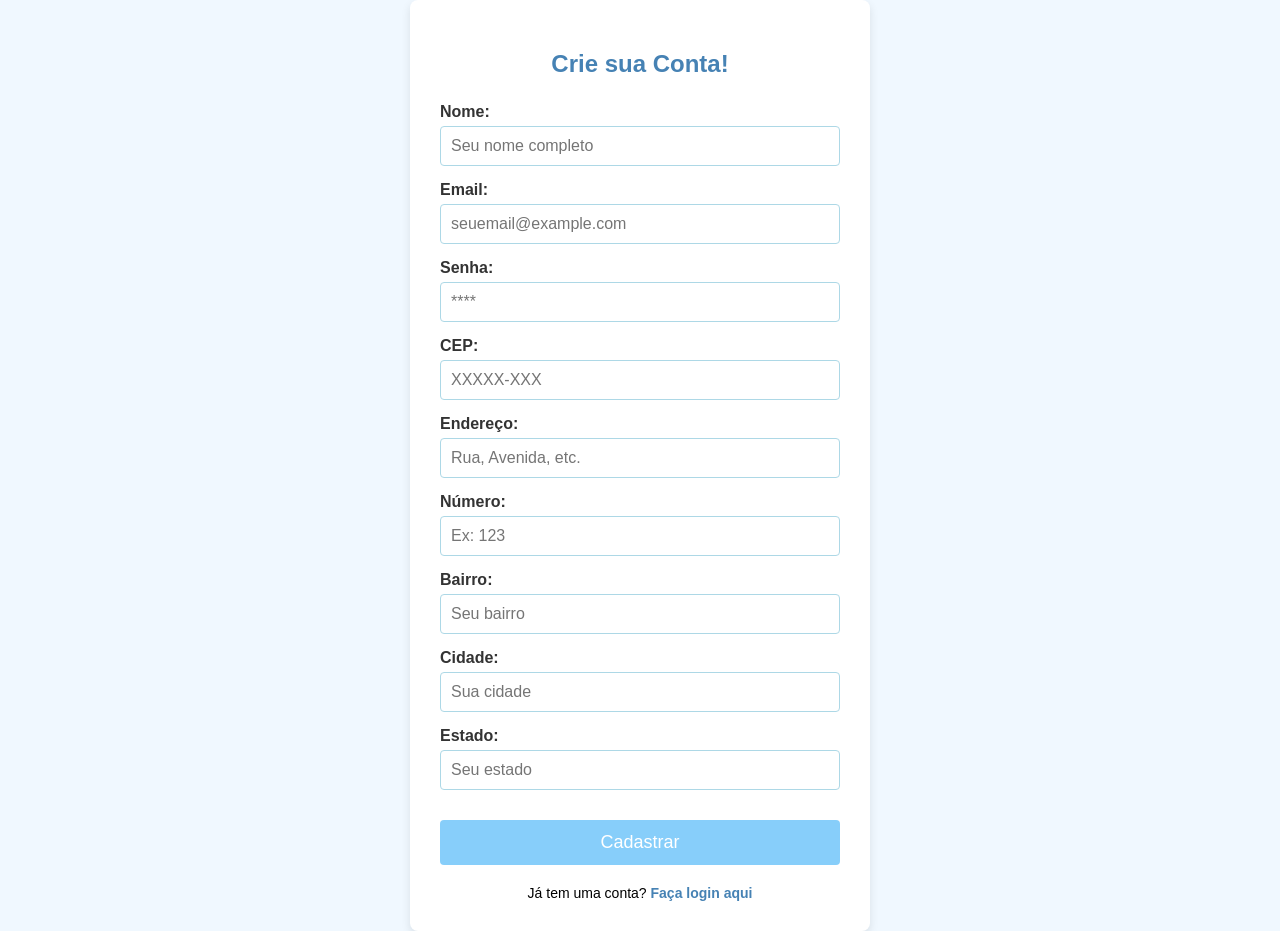
==== Aula4/index.html @ 7663f556 "reorganização" ====
<!DOCTYPE html>
<html lang="pt-BR">
<head>
    <meta charset="UTF-8">
    <meta name="viewport" content="width=device-width, initial-scale=1.0">
    <title>Cadastro</title>
    <style>
        body {
            font-family: Arial, sans-serif;
            background-color: #f0f8ff; /* Light blue */
            display: flex;
            justify-content: center;
            align-items: center;
            min-height: 100vh;
            margin: 0;
        }
        .register-container {
            background-color: #ffffff; /* White */
            padding: 30px;
            border-radius: 8px;
            box-shadow: 0 4px 10px rgba(0, 0, 0, 0.1);
            width: 400px;
            text-align: center;
        }
        .register-container h2 {
            color: #4682b4; /* Steel blue for heading */
            margin-bottom: 25px;
        }
        .form-group {
            margin-bottom: 15px;
            text-align: left;
        }
        .form-group label {
            display: block;
            margin-bottom: 5px;
            color: #333;
            font-weight: bold;
        }
        .form-group input[type="text"],
        .form-group input[type="email"],
        .form-group input[type="password"] {
            width: 100%;
            padding: 10px;
            border: 1px solid #add8e6; /* Light blue border */
            border-radius: 4px;
            box-sizing: border-box;
            font-size: 16px;
        }
        .form-group input[type="text"]:focus,
        .form-group input[type="email"]:focus,
        .form-group input[type="password"]:focus {
            outline: none;
            border-color: #4682b4; /* Darker blue on focus */
            box-shadow: 0 0 5px rgba(70, 130, 180, 0.5);
        }
        .register-button {
            background-color: #87cefa; /* Light sky blue */
            color: white;
            padding: 12px 20px;
            border: none;
            border-radius: 4px;
            cursor: pointer;
            font-size: 18px;
            width: 100%;
            transition: background-color 0.3s ease;
            margin-top: 15px;
        }
        .register-button:hover {
            background-color: #4682b4; /* Steel blue on hover */
        }
        .login-link {
            margin-top: 20px;
            font-size: 14px;
        }
        .login-link a {
            color: #4682b4;
            text-decoration: none;
            font-weight: bold;
        }
        .login-link a:hover {
            text-decoration: underline;
        }
    </style>
</head>
<body>
    <div class="register-container">
        <h2>Crie sua Conta!</h2>
        <form action="#" method="POST">
            <div class="form-group">
                <label for="name">Nome:</label>
                <input type="text" id="name" name="name" placeholder="Seu nome completo" required>
            </div>
            <div class="form-group">
                <label for="email">Email:</label>
                <input type="email" id="email" name="email" placeholder="seuemail@example.com" required>
            </div>
            <div class="form-group">
                <label for="password">Senha:</label>
                <input type="password" id="password" name="password" placeholder="****" required>
            </div>
            <div class="form-group">
                <label for="cep">CEP:</label>
                <input type="text" id="cep" name="cep" placeholder="XXXXX-XXX" required>
            </div>
            <div class="form-group">
                <label for="address">Endereço:</label>
                <input type="text" id="address" name="address" placeholder="Rua, Avenida, etc." required>
            </div>
            <div class="form-group">
                <label for="number">Número:</label>
                <input type="text" id="number" name="number" placeholder="Ex: 123" required>
            </div>
            <div class="form-group">
                <label for="neighborhood">Bairro:</label>
                <input type="text" id="neighborhood" name="neighborhood" placeholder="Seu bairro" required>
            </div>
            <div class="form-group">
                <label for="city">Cidade:</label>
                <input type="text" id="city" name="city" placeholder="Sua cidade" required>
            </div>
            <div class="form-group">
                <label for="state">Estado:</label>
                <input type="text" id="state" name="state" placeholder="Seu estado" required>
            </div>
            <button type="submit" class="register-button">Cadastrar</button>
        </form>
        <div class="login-link">
            Já tem uma conta? <a href="index.html">Faça login aqui</a>
        </div>
    </div>
</body>
</html>
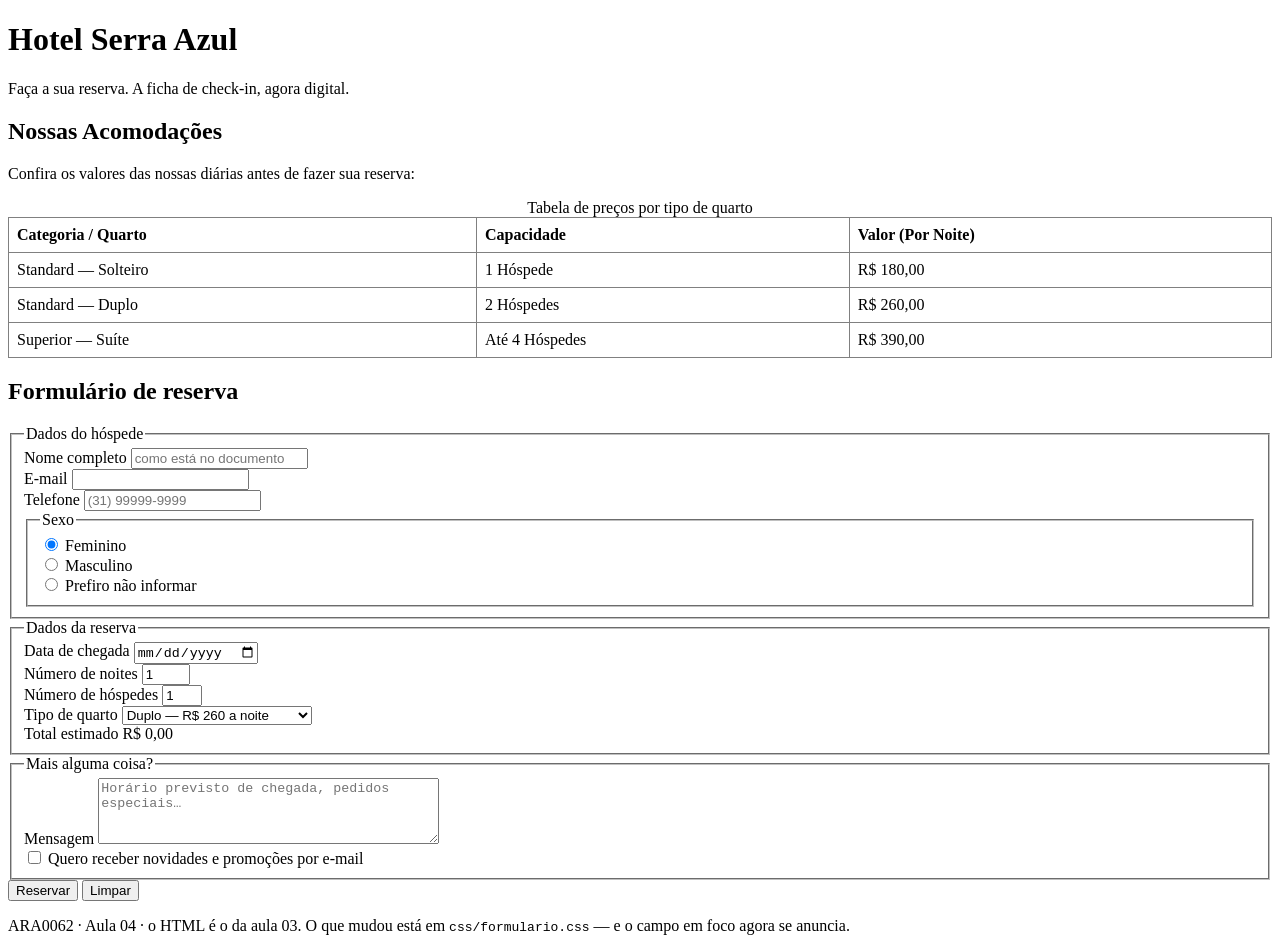
==== commit 297b1552: "formulario" ====
--- a/Aula4/index.html
+++ b/Aula4/index.html
@@ -1,132 +1,152 @@
 <!DOCTYPE html>
 <html lang="pt-BR">
-<head>
+  <!-- 1. PÁGINA (Estrutura base: html, head, body) -->
+  <head>
     <meta charset="UTF-8">
     <meta name="viewport" content="width=device-width, initial-scale=1.0">
-    <title>Cadastro</title>
-    <style>
-        body {
-            font-family: Arial, sans-serif;
-            background-color: #f0f8ff; /* Light blue */
-            display: flex;
-            justify-content: center;
-            align-items: center;
-            min-height: 100vh;
-            margin: 0;
-        }
-        .register-container {
-            background-color: #ffffff; /* White */
-            padding: 30px;
-            border-radius: 8px;
-            box-shadow: 0 4px 10px rgba(0, 0, 0, 0.1);
-            width: 400px;
-            text-align: center;
-        }
-        .register-container h2 {
-            color: #4682b4; /* Steel blue for heading */
-            margin-bottom: 25px;
-        }
-        .form-group {
-            margin-bottom: 15px;
-            text-align: left;
-        }
-        .form-group label {
-            display: block;
-            margin-bottom: 5px;
-            color: #333;
-            font-weight: bold;
-        }
-        .form-group input[type="text"],
-        .form-group input[type="email"],
-        .form-group input[type="password"] {
-            width: 100%;
-            padding: 10px;
-            border: 1px solid #add8e6; /* Light blue border */
-            border-radius: 4px;
-            box-sizing: border-box;
-            font-size: 16px;
-        }
-        .form-group input[type="text"]:focus,
-        .form-group input[type="email"]:focus,
-        .form-group input[type="password"]:focus {
-            outline: none;
-            border-color: #4682b4; /* Darker blue on focus */
-            box-shadow: 0 0 5px rgba(70, 130, 180, 0.5);
-        }
-        .register-button {
-            background-color: #87cefa; /* Light sky blue */
-            color: white;
-            padding: 12px 20px;
-            border: none;
-            border-radius: 4px;
-            cursor: pointer;
-            font-size: 18px;
-            width: 100%;
-            transition: background-color 0.3s ease;
-            margin-top: 15px;
-        }
-        .register-button:hover {
-            background-color: #4682b4; /* Steel blue on hover */
-        }
-        .login-link {
-            margin-top: 20px;
-            font-size: 14px;
-        }
-        .login-link a {
-            color: #4682b4;
-            text-decoration: none;
-            font-weight: bold;
-        }
-        .login-link a:hover {
-            text-decoration: underline;
-        }
-    </style>
-</head>
-<body>
-    <div class="register-container">
-        <h2>Crie sua Conta!</h2>
-        <form action="#" method="POST">
-            <div class="form-group">
-                <label for="name">Nome:</label>
-                <input type="text" id="name" name="name" placeholder="Seu nome completo" required>
+    <title>Reserva — Hotel Serra Azul</title>
+    <link rel="stylesheet" href="css/estilo.css">
+  </head>
+  <body>
+
+    <!-- 2. CABEÇALHO -->
+    <header>
+      <h1>Hotel Serra Azul</h1>
+      <p>Faça a sua reserva. A ficha de check-in, agora digital.</p>
+    </header>
+
+    <!-- 3. CONTEÚDO (Início do main, englobando tudo o que é o miolo da página) -->
+    <main>
+      
+      <!-- 4. TABELA (Nova seção adicionada para o 6º integrante) -->
+      <section>
+        <h2>Nossas Acomodações</h2>
+        <p>Confira os valores das nossas diárias antes de fazer sua reserva:</p>
+        <table border="1" style="width: 100%; text-align: left; margin-bottom: 20px; border-collapse: collapse;">
+          <caption>Tabela de preços por tipo de quarto</caption>
+          <thead>
+            <tr>
+              <th style="padding: 8px;">Categoria / Quarto</th>
+              <th style="padding: 8px;">Capacidade</th>
+              <th style="padding: 8px;">Valor (Por Noite)</th>
+            </tr>
+          </thead>
+          <tbody>
+            <tr>
+              <td style="padding: 8px;">Standard — Solteiro</td>
+              <td style="padding: 8px;">1 Hóspede</td>
+              <td style="padding: 8px;">R$ 180,00</td>
+            </tr>
+            <tr>
+              <td style="padding: 8px;">Standard — Duplo</td>
+              <td style="padding: 8px;">2 Hóspedes</td>
+              <td style="padding: 8px;">R$ 260,00</td>
+            </tr>
+            <tr>
+              <td style="padding: 8px;">Superior — Suíte</td>
+              <td style="padding: 8px;">Até 4 Hóspedes</td>
+              <td style="padding: 8px;">R$ 390,00</td>
+            </tr>
+          </tbody>
+        </table>
+      </section>
+
+      <!-- 5. FORMULÁRIO -->
+      <section>
+        <h2>Formulário de reserva</h2>
+        <form action="reserva.php" method="post">
+          <fieldset>
+            <legend>Dados do hóspede</legend>
+            <div>
+              <label for="nome">Nome completo</label>
+              <input type="text" id="nome" name="nome" placeholder="como está no documento" required>
             </div>
-            <div class="form-group">
-                <label for="email">Email:</label>
-                <input type="email" id="email" name="email" placeholder="seuemail@example.com" required>
+            <div>
+              <label for="email">E-mail</label>
+              <input type="email" id="email" name="email" required>
             </div>
-            <div class="form-group">
-                <label for="password">Senha:</label>
-                <input type="password" id="password" name="password" placeholder="****" required>
+            <div>
+              <label for="telefone">Telefone</label>
+              <input type="tel" id="telefone" name="telefone" placeholder="(31) 99999-9999">
             </div>
-            <div class="form-group">
-                <label for="cep">CEP:</label>
-                <input type="text" id="cep" name="cep" placeholder="XXXXX-XXX" required>
+            <fieldset>
+              <legend>Sexo</legend>
+              <div>
+                <input type="radio" id="sexo-f" name="sexo" value="F" checked>
+                <label for="sexo-f">Feminino</label>
+              </div>
+              <div>
+                <input type="radio" id="sexo-m" name="sexo" value="M">
+                <label for="sexo-m">Masculino</label>
+              </div>
+              <div>
+                <input type="radio" id="sexo-n" name="sexo" value="N">
+                <label for="sexo-n">Prefiro não informar</label>
+              </div>
+            </fieldset>
+          </fieldset>
+
+          <fieldset>
+            <legend>Dados da reserva</legend>
+            <div>
+              <label for="chegada">Data de chegada</label>
+              <input type="date" id="chegada" name="chegada" required>
             </div>
-            <div class="form-group">
-                <label for="address">Endereço:</label>
-                <input type="text" id="address" name="address" placeholder="Rua, Avenida, etc." required>
+            <div>
+              <label for="noites">Número de noites</label>
+              <input type="number" id="noites" name="noites" min="1" max="30" value="1" required>
             </div>
-            <div class="form-group">
-                <label for="number">Número:</label>
-                <input type="text" id="number" name="number" placeholder="Ex: 123" required>
+            <div>
+              <label for="hospedes">Número de hóspedes</label>
+              <input type="number" id="hospedes" name="hospedes" min="1" max="6" value="1" required>
             </div>
-            <div class="form-group">
-                <label for="neighborhood">Bairro:</label>
-                <input type="text" id="neighborhood" name="neighborhood" placeholder="Seu bairro" required>
+            <div>
+              <label for="quarto">Tipo de quarto</label>
+              <select id="quarto" name="quarto">
+                <optgroup label="Standard">
+                  <option value="solteiro">Solteiro — R$ 180 a noite</option>
+                  <option value="duplo" selected>Duplo — R$ 260 a noite</option>
+                </optgroup>
+                <optgroup label="Superior">
+                  <option value="suite">Suíte — R$ 390 a noite</option>
+                </optgroup>
+              </select>
             </div>
-            <div class="form-group">
-                <label for="city">Cidade:</label>
-                <input type="text" id="city" name="city" placeholder="Sua cidade" required>
+            <div>
+              <label for="total">Total estimado</label>
+              <output id="total" name="total">R$ 0,00</output>
             </div>
-            <div class="form-group">
-                <label for="state">Estado:</label>
-                <input type="text" id="state" name="state" placeholder="Seu estado" required>
+          </fieldset>
+
+          <fieldset>
+            <legend>Mais alguma coisa?</legend>
+            <div>
+              <label for="mensagem">Mensagem</label>
+              <textarea id="mensagem" name="mensagem" rows="4" cols="40" placeholder="Horário previsto de chegada, pedidos especiais…"></textarea>
             </div>
-            <button type="submit" class="register-button">Cadastrar</button>
+            <div>
+              <input type="checkbox" id="newsletter" name="newsletter" value="sim">
+              <label for="newsletter">Quero receber novidades e promoções por e-mail</label>
+            </div>
+          </fieldset>
+
+          <div>
+            <button type="submit">Reservar</button>
+            <button type="reset">Limpar</button>
+          </div>
         </form>
-        <div class="login-link">
-            Já tem uma conta? <a href="index.html">Faça login aqui</a>
-        </div>
-    </div>
-</body>
+      </section>
+
+    </main>
+    <!-- Fim do conteúdo principal -->
+
+    <!-- 6. RODAPÉ -->
+    <footer>
+      <p>
+        ARA0062 &middot; Aula 04 &middot; o HTML é o da aula 03. O que mudou está
+        em <code>css/formulario.css</code> — e o campo em foco agora se anuncia.
+      </p>
+    </footer>
+
+  </body>
 </html>
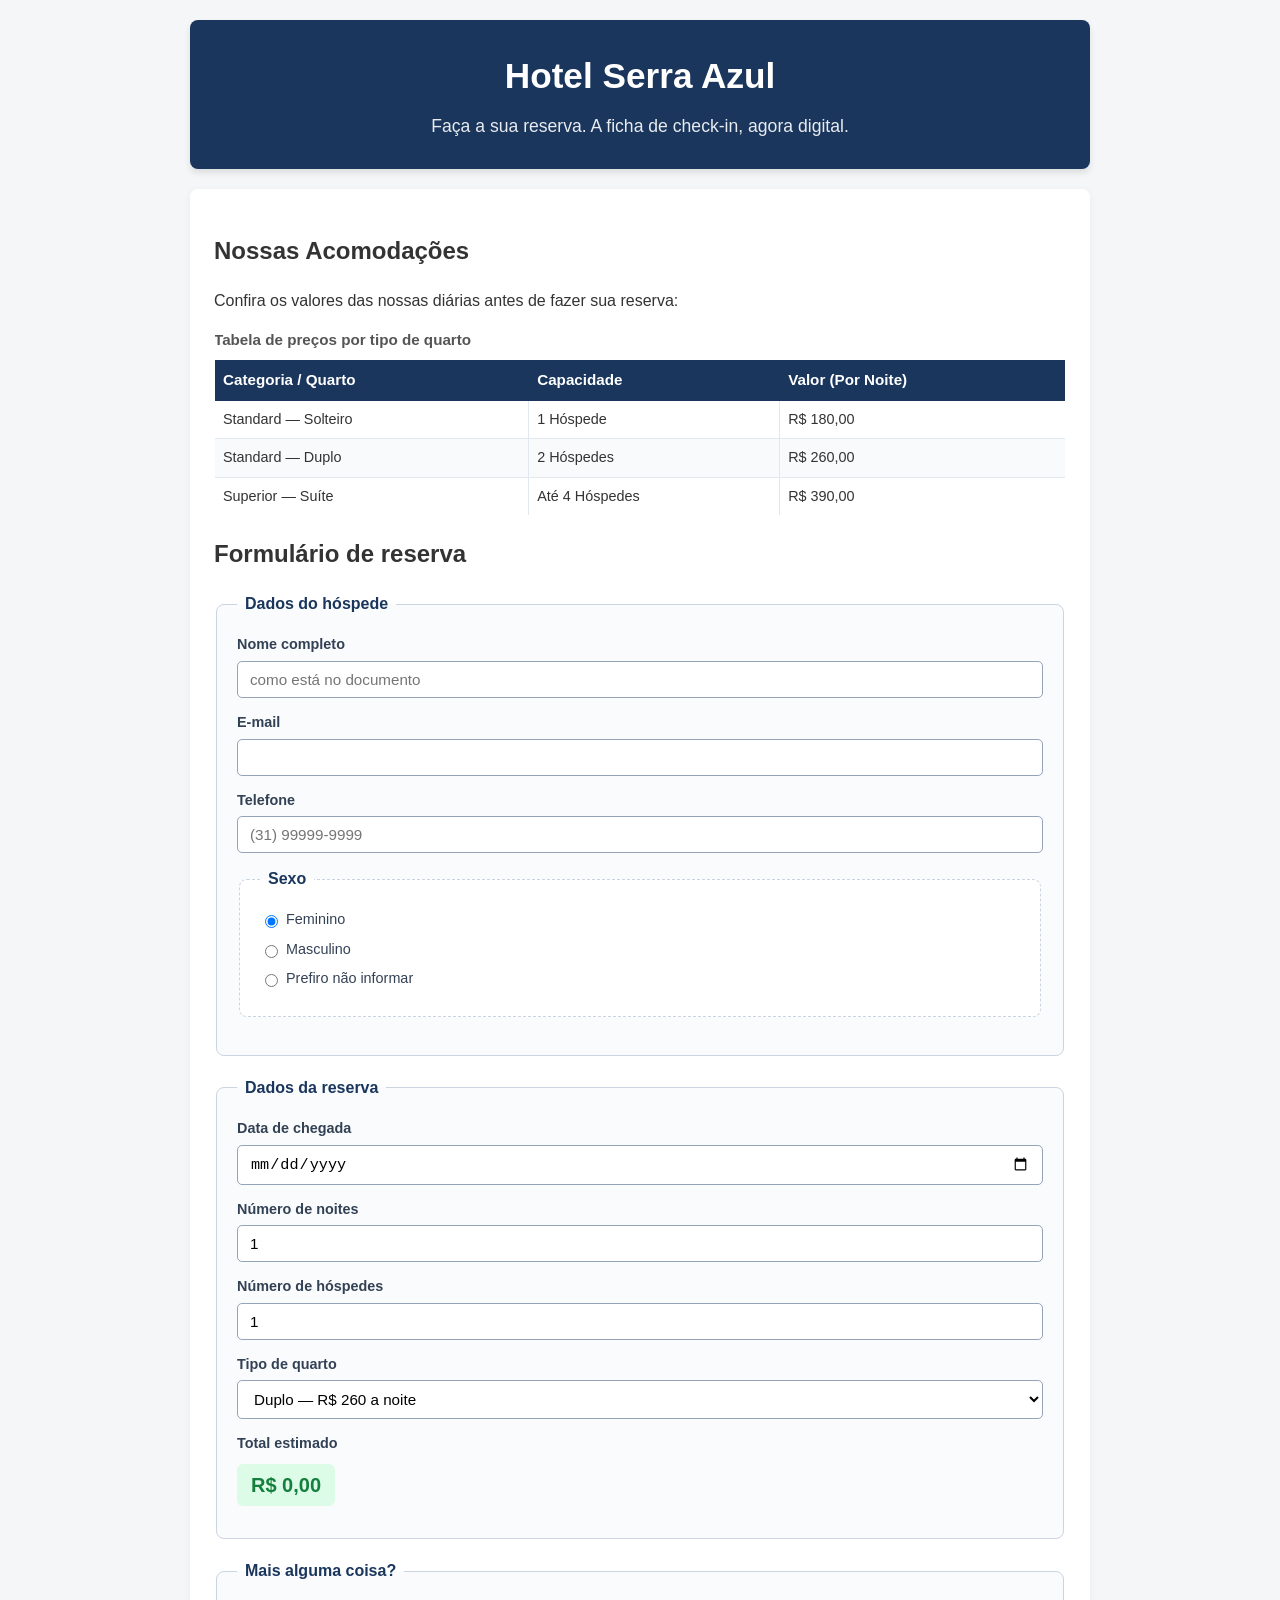
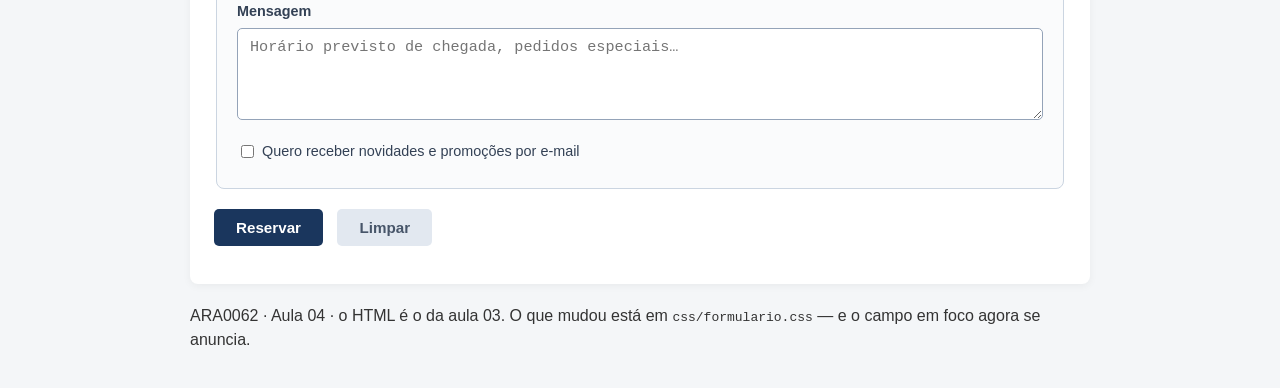
==== commit 1f8b59dd: "css aula 4" ====
--- a/Aula4/index.html
+++ b/Aula4/index.html
@@ -5,7 +5,7 @@
     <meta charset="UTF-8">
     <meta name="viewport" content="width=device-width, initial-scale=1.0">
     <title>Reserva — Hotel Serra Azul</title>
-    <link rel="stylesheet" href="css/estilo.css">
+    <link rel="stylesheet" href="frontend/css/estilo.css">
   </head>
   <body>
 
--- a/Aula4/frontend/css/estilo.css
+++ b/Aula4/frontend/css/estilo.css
@@ -0,0 +1,240 @@
+/* =========================================================
+   PALETA DE CORES E FONTE DO PROJETO
+   - Fonte principal: Arial, sans-serif
+   - Cor 1 (Principal/Destaques): #1a365d (Azul escuro)
+   - Cor 2 (Secundária/Tabela): #2b6cb0 (Azul médio)
+   - Cor 3 (Fundo da Página): #f4f6f8 (Cinza claro)
+   ========================================================= */
+
+* {
+  box-sizing: border-box;
+}
+
+/* =========================================================
+   PARTE 1: PÁGINA (ESTRUTURA BASE) - [Gabriel Ferraz]
+   ========================================================= */
+body {
+  font-family: Arial, Helvetica, sans-serif;
+  background-color: #f4f6f8;
+  margin: 0;
+  padding: 20px 10px;
+  color: #333333;
+  line-height: 1.5;
+}
+
+main,
+footer {
+  max-width: 900px;
+  margin: 0 auto;
+}
+
+main {
+  background-color: #ffffff;
+  padding: 24px;
+  border-radius: 8px;
+  box-shadow: 0 2px 8px rgba(0, 0, 0, 0.05);
+  margin-bottom: 20px;
+}
+
+/* =========================================================
+   PARTE 2: CABEÇALHO - [Gabriel Ferraz]
+   ========================================================= */
+header {
+  max-width: 900px;
+  margin: 0 auto 20px auto;
+  background-color: #1a365d;
+  color: #ffffff;
+  padding: 30px 20px;
+  text-align: center;
+  border-radius: 8px;
+  box-shadow: 0 4px 6px rgba(0, 0, 0, 0.1);
+}
+
+header h1 {
+  margin: 0 0 10px 0;
+  font-size: 2.2rem;
+  font-weight: bold;
+}
+
+header p {
+  margin: 0;
+  font-size: 1.1rem;
+  opacity: 0.9;
+}
+
+/* tabela */
+table {
+  width: 100%;
+  border-collapse: collapse;
+  margin-top: 15px;
+  margin-bottom: 30px;
+  background-color: #ffffff;
+  border: 1px solid #d0d7de;
+  border-radius: 6px;
+  overflow: hidden;
+}
+
+caption {
+  font-size: 0.95rem;
+  font-weight: bold;
+  color: #555555;
+  text-align: left;
+  padding-bottom: 8px;
+}
+
+thead {
+  background-color: #1a365d;
+  color: #ffffff;
+}
+
+thead th {
+  padding: 12px 14px;
+  font-size: 0.95rem;
+  font-weight: 600;
+  text-align: left;
+  border: 1px solid #1a365d;
+}
+
+tbody td {
+  padding: 10px 14px;
+  font-size: 0.9rem;
+  border: 1px solid #e2e8f0;
+}
+
+tbody tr:nth-child(even) {
+  background-color: #f8fafc;
+}
+
+tbody tr:hover {
+  background-color: #e2e8f0;
+}
+
+/* formulario */
+form fieldset {
+  border: 1px solid #cbd5e1;
+  border-radius: 8px;
+  padding: 18px 20px;
+  margin-bottom: 20px;
+  background-color: #fafbfc;
+}
+
+form legend {
+  font-weight: bold;
+  font-size: 1rem;
+  color: #1a365d;
+  padding: 0 8px;
+}
+
+form div {
+  margin-bottom: 14px;
+}
+
+form label {
+  display: block;
+  font-weight: 600;
+  font-size: 0.9rem;
+  margin-bottom: 5px;
+  color: #334155;
+}
+
+form input[type="text"],
+form input[type="email"],
+form input[type="tel"],
+form input[type="date"],
+form input[type="number"],
+form select,
+form textarea {
+  width: 100%;
+  padding: 9px 12px;
+  font-size: 0.95rem;
+  border: 1px solid #94a3b8;
+  border-radius: 5px;
+  background-color: #ffffff;
+  transition: border-color 0.2s, box-shadow 0.2s;
+}
+
+form input:focus,
+form select:focus,
+form textarea:focus {
+  outline: none;
+  border-color: #2b6cb0;
+  box-shadow: 0 0 0 3px rgba(43, 108, 176, 0.2);
+  background-color: #ffffff;
+}
+
+form textarea {
+  resize: vertical;
+  min-height: 80px;
+}
+
+form input[type="radio"],
+form input[type="checkbox"] {
+  width: auto;
+  margin-right: 8px;
+  cursor: pointer;
+}
+
+form fieldset fieldset {
+  border: 1px dashed #cbd5e1;
+  background-color: #ffffff;
+}
+
+form fieldset fieldset div,
+form div:has(input[type="checkbox"]) {
+  display: flex;
+  align-items: center;
+  margin-bottom: 8px;
+}
+
+form fieldset fieldset label,
+form div:has(input[type="checkbox"]) label {
+  display: inline;
+  font-weight: normal;
+  margin-bottom: 0;
+  cursor: pointer;
+}
+
+form output {
+  display: inline-block;
+  font-size: 1.25rem;
+  font-weight: bold;
+  color: #15803d;
+  background-color: #dcfce7;
+  padding: 6px 14px;
+  border-radius: 6px;
+  margin-top: 4px;
+}
+
+/* Botões */
+form button {
+  padding: 10px 22px;
+  font-size: 0.95rem;
+  font-weight: 600;
+  border: none;
+  border-radius: 5px;
+  cursor: pointer;
+  margin-right: 10px;
+  transition: background-color 0.2s, transform 0.1s;
+}
+
+form button:active {
+  transform: scale(0.98);
+}
+
+form button[type="submit"] {
+  background-color: #1a365d;
+  color: #ffffff;
+}
+
+form button[type="submit"]:hover {
+  background-color: #2b6cb0;
+}
+
+form button[type="reset"] {
+  background-color: #e2e8f0;
+  color: #475569;
+}
+
+form button[type="reset"]:hover {
+  background-color: #cbd5e1;
+}
